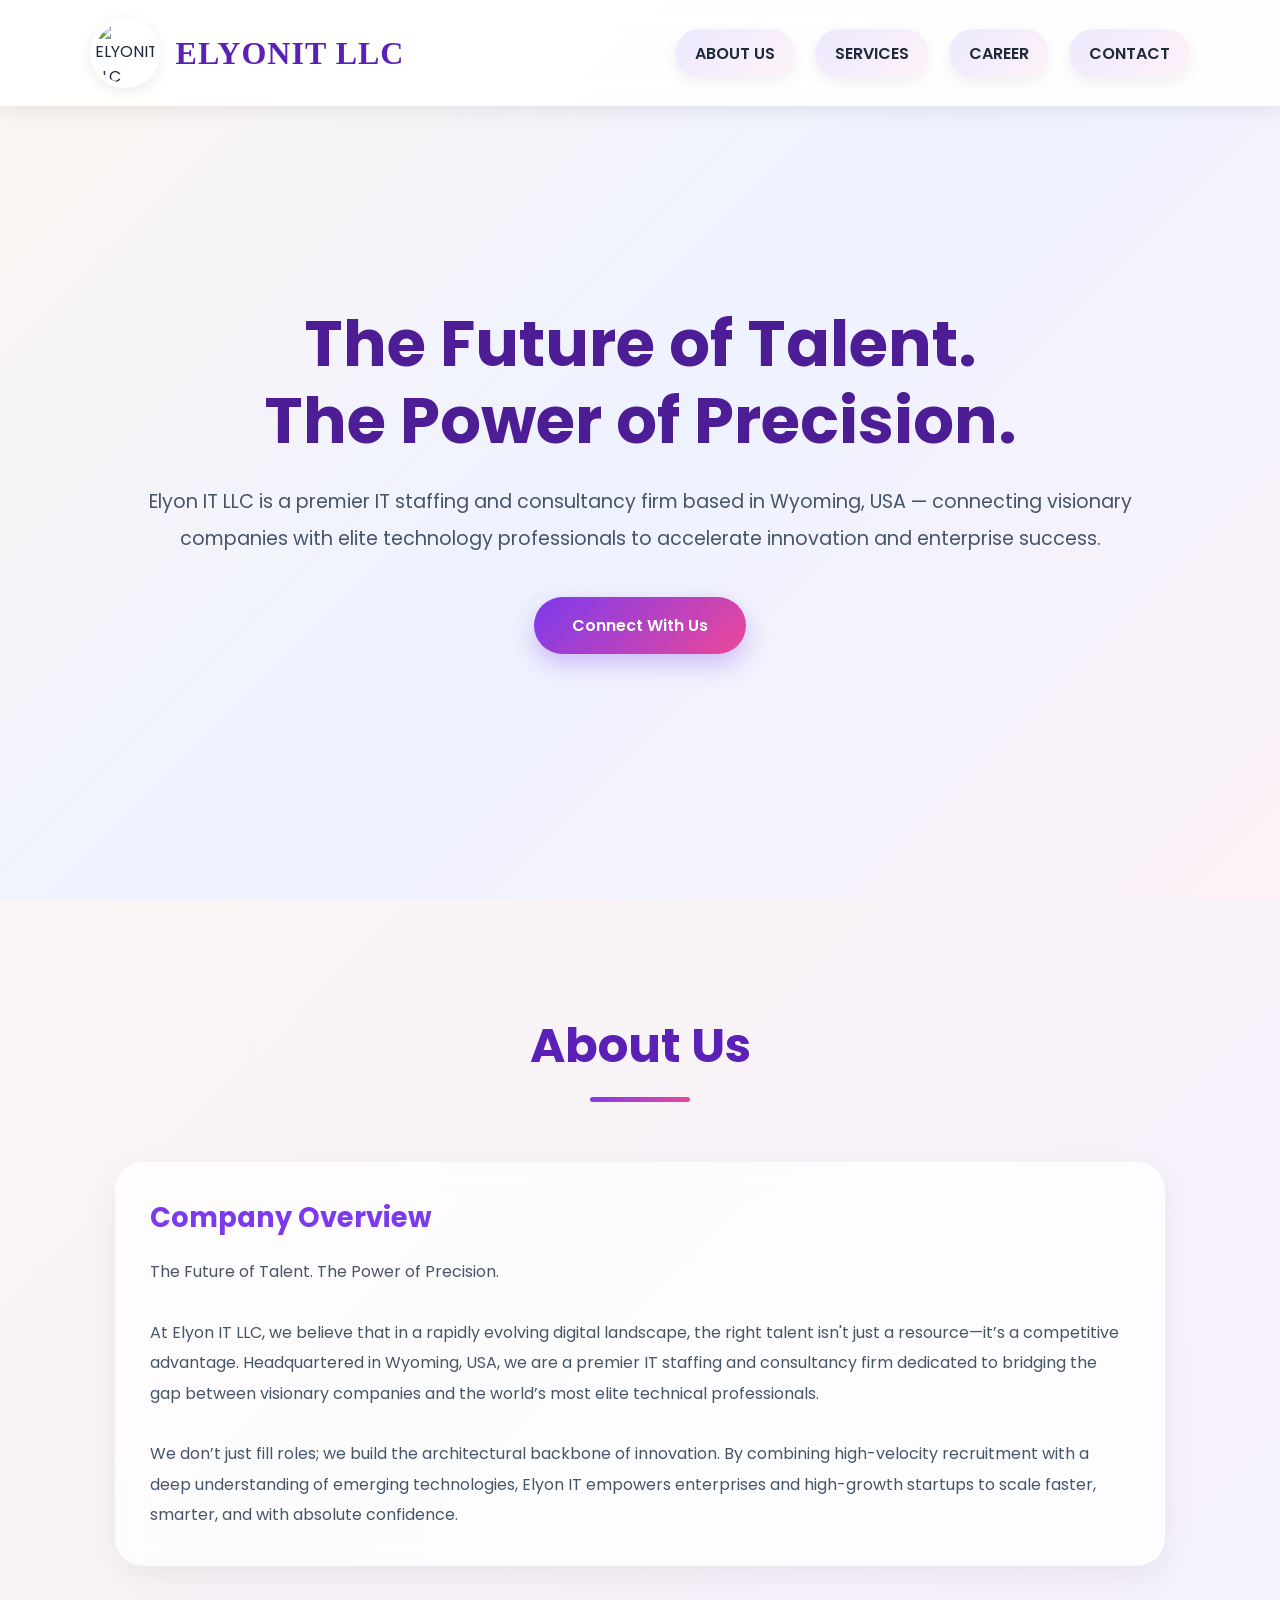
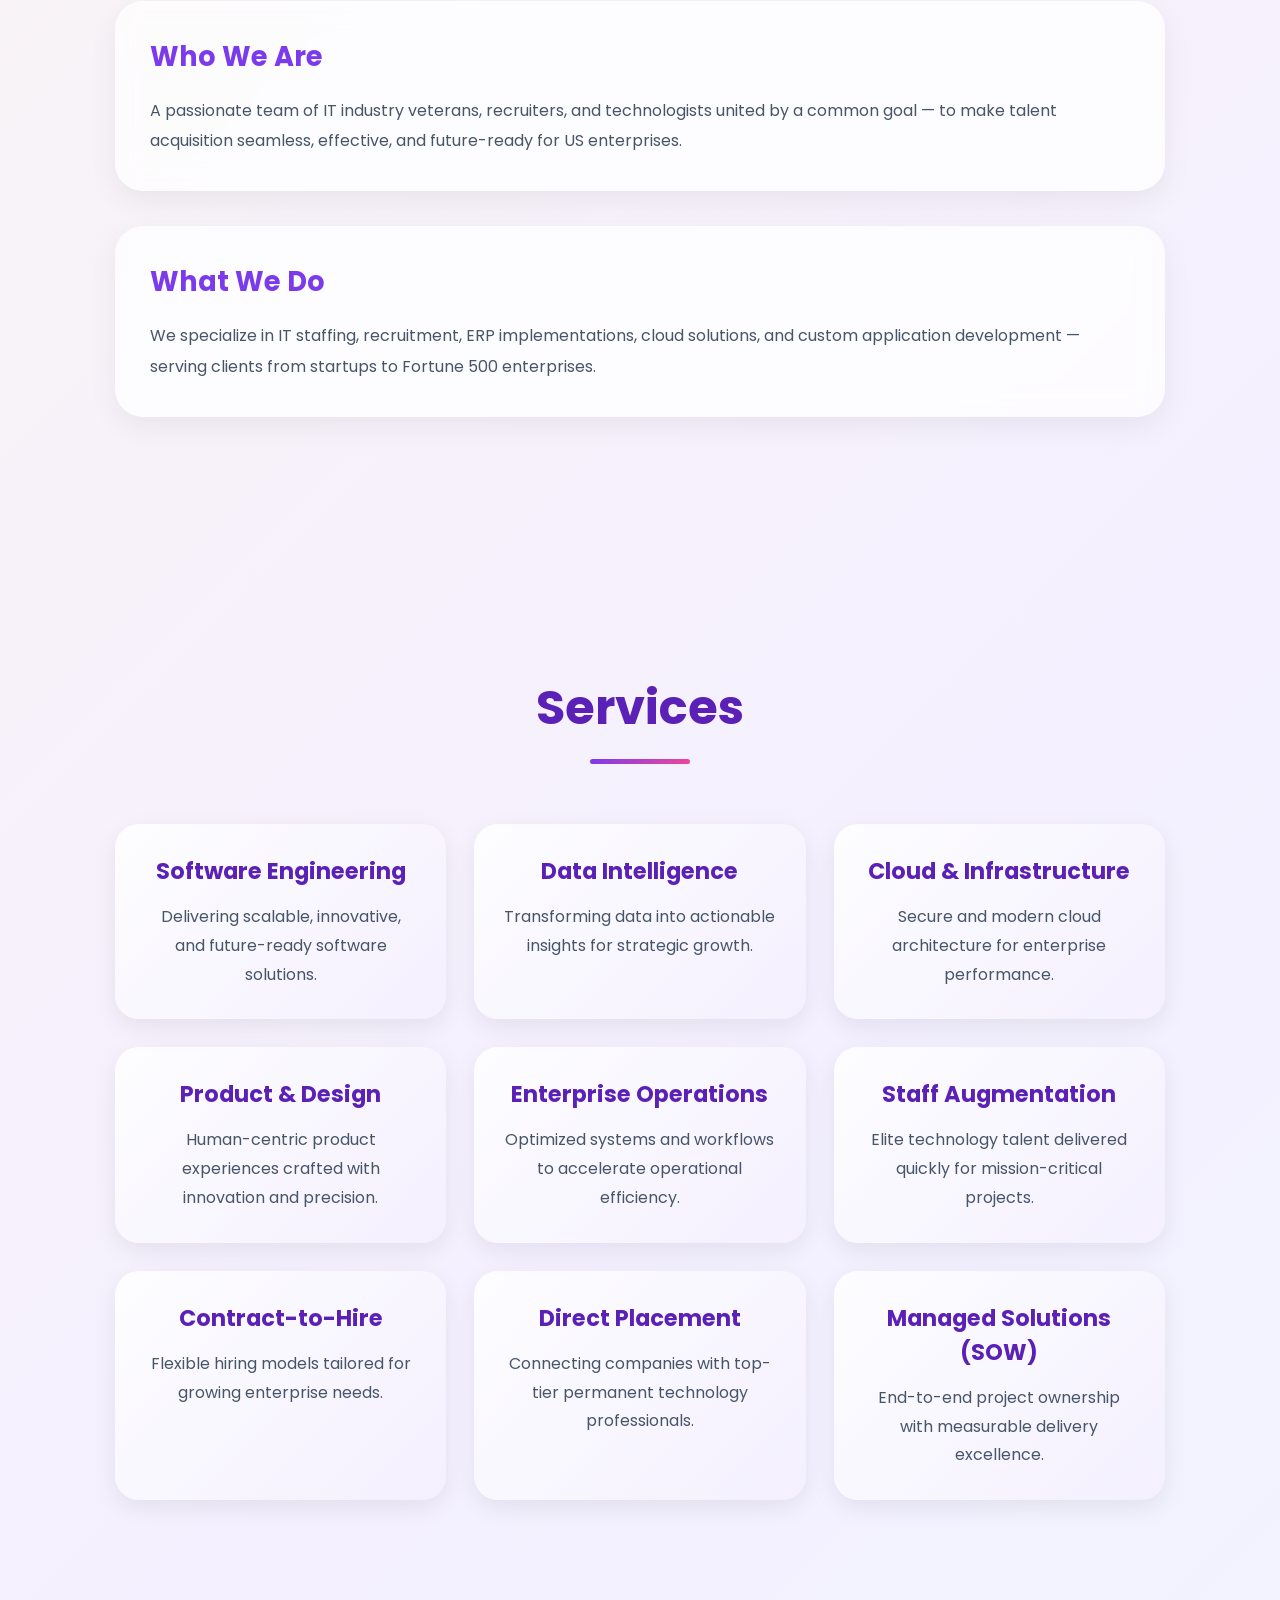
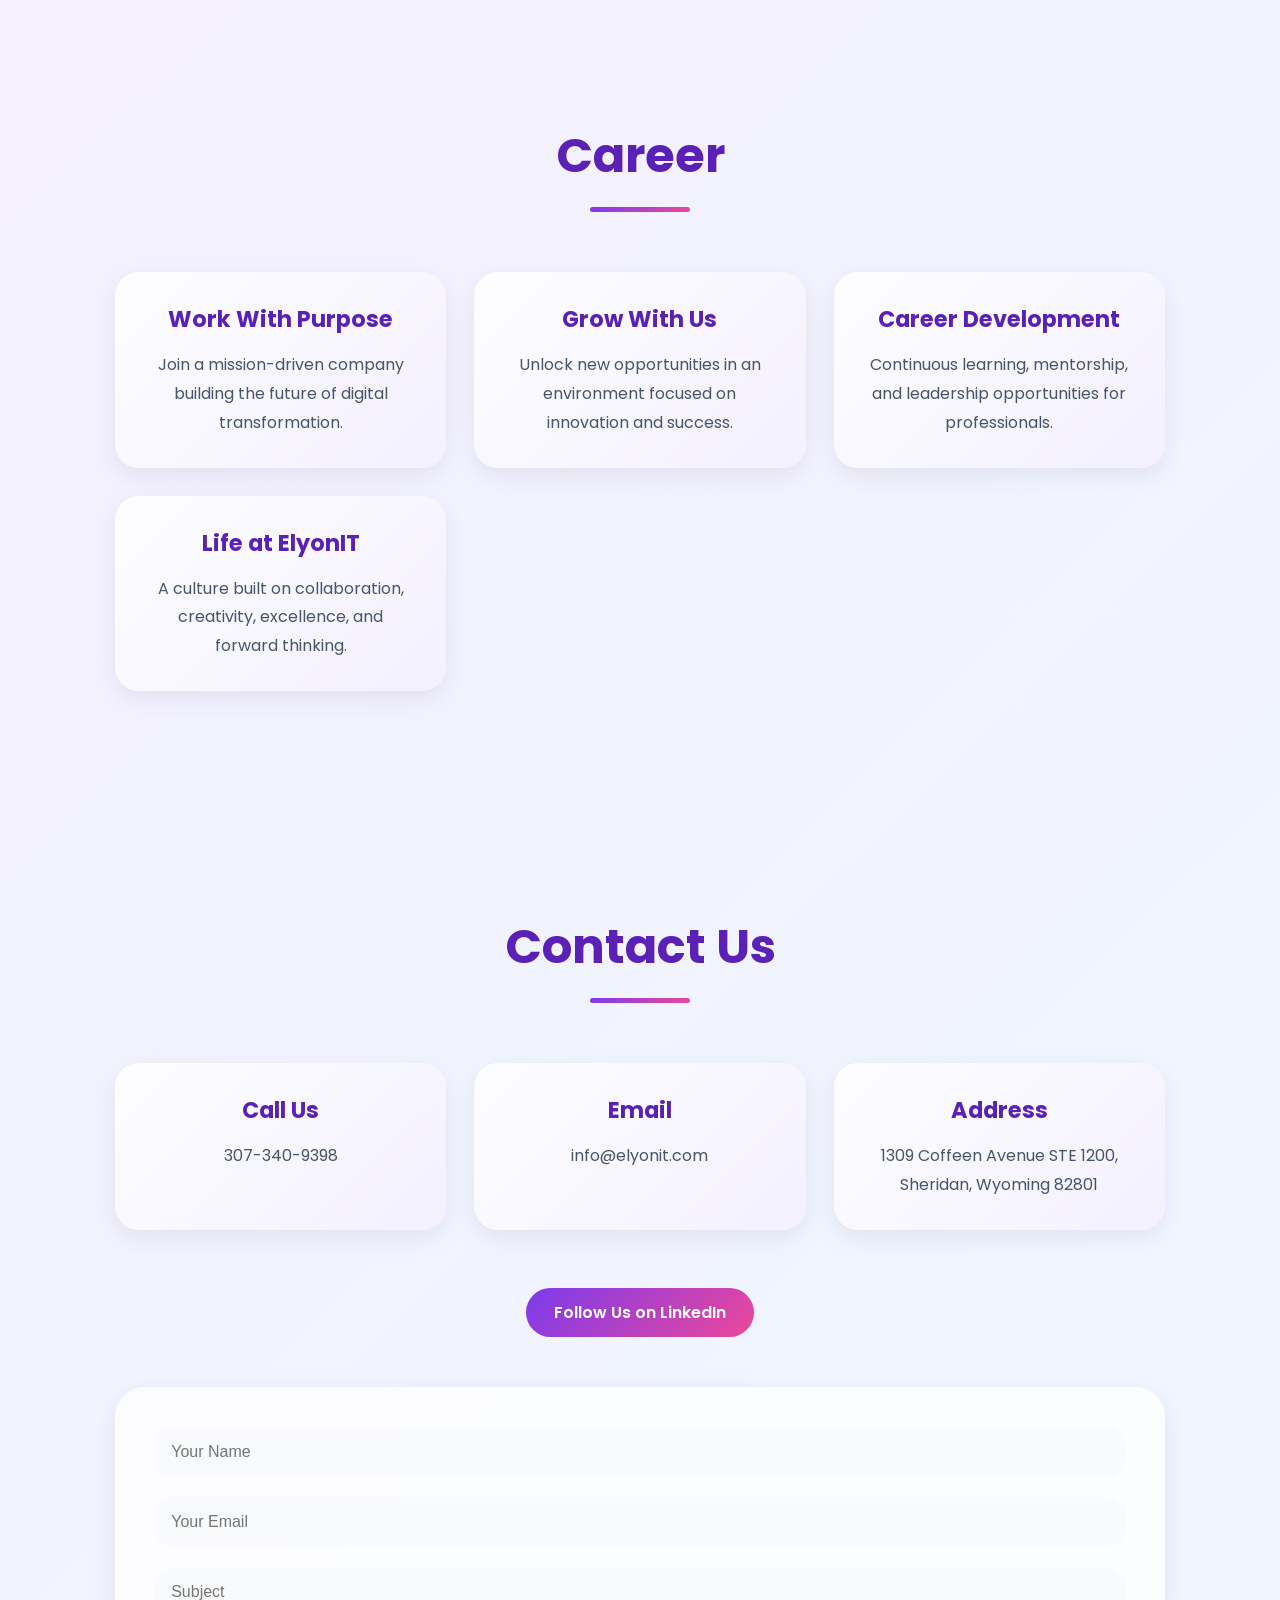
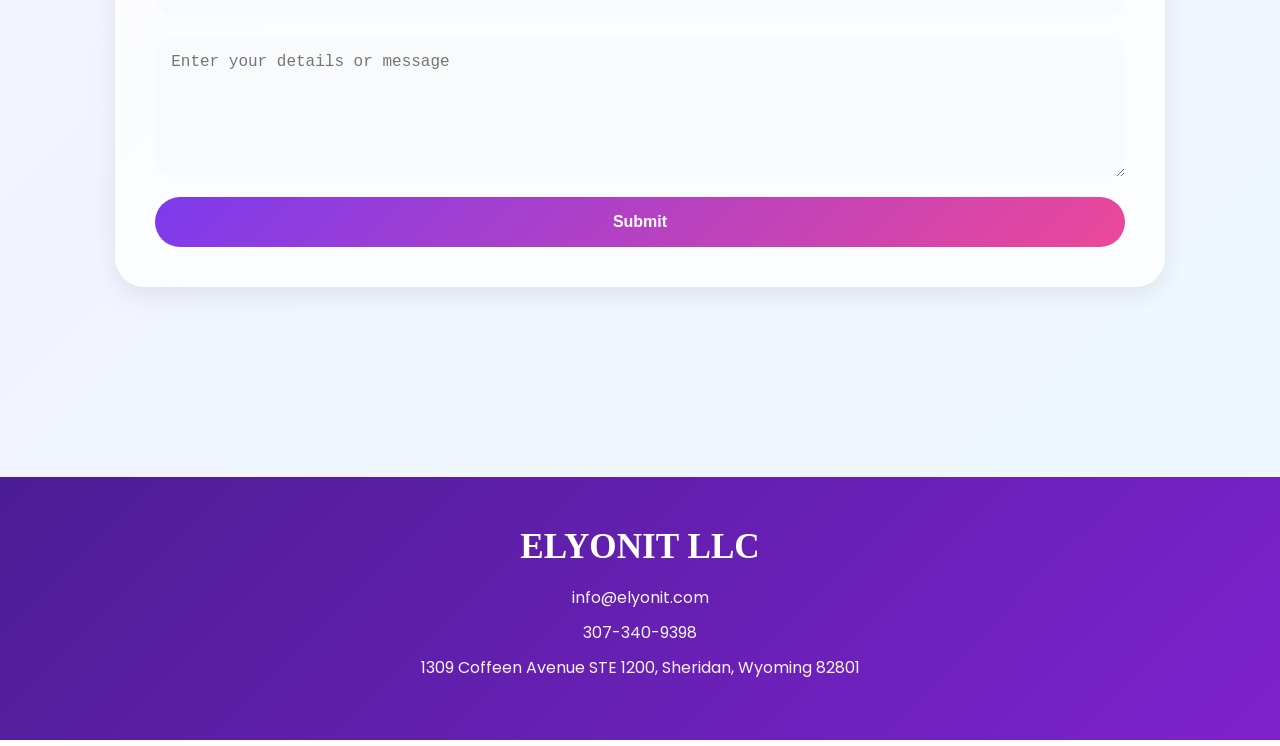
==== main.html @ 273898b9 "main" ====
<!DOCTYPE html>
<html lang="en">
<head>
  <meta charset="UTF-8" />
  <meta name="viewport" content="width=device-width, initial-scale=1.0" />
  <title>ELYONIT LLC</title>
  <link href="https://fonts.googleapis.com/css2?family=Poppins:wght@300;400;500;600;700&display=swap" rel="stylesheet">
  <style>
    * {
      margin: 0;
      padding: 0;
      box-sizing: border-box;
      scroll-behavior: smooth;
    }

    body {
      font-family: 'Poppins', sans-serif;
      background: linear-gradient(135deg, #fdf6f0, #f4f0ff, #eef8ff);
      color: #1e293b;
      overflow-x: hidden;
    }

    header {
      position: fixed;
      top: 0;
      width: 100%;
      background: rgba(255, 255, 255, 0.92);
      backdrop-filter: blur(12px);
      display: flex;
      justify-content: space-between;
      align-items: center;
      padding: 18px 7%;
      z-index: 1000;
      box-shadow: 0 4px 20px rgba(0,0,0,0.08);
    }

    .logo-container {
      display: flex;
      align-items: center;
      gap: 16px;
    }

    .logo-container img {
      width: 70px;
      height: 70px;
      object-fit: contain;
      border-radius: 50%;
      background: white;
      padding: 5px;
      box-shadow: 0 4px 15px rgba(0,0,0,0.08);
    }

    .logo-text {
      font-family: 'Bradley Hand ITC', cursive;
      font-size: 2rem;
      font-weight: bold;
      color: #5b21b6;
      letter-spacing: 1px;
    }

    nav {
      display: flex;
      gap: 20px;
      flex-wrap: wrap;
    }

    nav a {
      text-decoration: none;
      color: #1e293b;
      font-weight: 600;
      padding: 12px 20px;
      border-radius: 30px;
      transition: 0.3s ease;
      background: linear-gradient(135deg, #ede9fe, #fdf2f8);
      box-shadow: 0 5px 15px rgba(0,0,0,0.06);
    }

    nav a:hover {
      background: linear-gradient(135deg, #7c3aed, #ec4899);
      color: white;
      transform: translateY(-2px);
    }

    .hero {
      min-height: 100vh;
      display: flex;
      align-items: center;
      justify-content: center;
      text-align: center;
      padding: 160px 8% 100px;
      background: linear-gradient(135deg, #fdf6f0, #eef2ff, #fdf2f8);
    }

    .hero-content {
      max-width: 1000px;
    }

    .hero h1 {
      font-size: 4rem;
      line-height: 1.2;
      color: #4c1d95;
      margin-bottom: 25px;
    }

    .hero p {
      font-size: 1.2rem;
      line-height: 1.9;
      color: #475569;
      margin-bottom: 40px;
    }

    .hero-btn {
      display: inline-block;
      padding: 16px 38px;
      border-radius: 40px;
      text-decoration: none;
      color: white;
      font-weight: 600;
      background: linear-gradient(135deg, #7c3aed, #ec4899);
      box-shadow: 0 10px 25px rgba(124, 58, 237, 0.3);
      transition: 0.3s;
    }

    .hero-btn:hover {
      transform: scale(1.05);
    }

    section {
      padding: 110px 9%;
    }

    .section-title {
      font-size: 3rem;
      text-align: center;
      color: #5b21b6;
      margin-bottom: 60px;
      position: relative;
    }

    .section-title::after {
      content: '';
      width: 100px;
      height: 5px;
      background: linear-gradient(135deg, #7c3aed, #ec4899);
      display: block;
      margin: 15px auto;
      border-radius: 20px;
    }

    .glass-card {
      background: rgba(255,255,255,0.75);
      backdrop-filter: blur(12px);
      border-radius: 28px;
      padding: 35px;
      margin-bottom: 35px;
      box-shadow: 0 10px 30px rgba(0,0,0,0.06);
      transition: 0.3s ease;
    }

    .glass-card:hover {
      transform: translateY(-5px);
    }

    .glass-card h3 {
      color: #7c3aed;
      font-size: 1.7rem;
      margin-bottom: 18px;
    }

    .glass-card p {
      color: #475569;
      line-height: 1.9;
      font-size: 1rem;
    }

    .services-grid,
    .career-grid,
    .contact-grid {
      display: grid;
      grid-template-columns: repeat(auto-fit, minmax(260px, 1fr));
      gap: 28px;
    }

    .service-box,
    .career-box,
    .contact-box {
      background: linear-gradient(135deg, rgba(255,255,255,0.85), rgba(244,240,255,0.95));
      border-radius: 24px;
      padding: 30px;
      text-align: center;
      box-shadow: 0 8px 25px rgba(0,0,0,0.07);
      transition: 0.3s;
    }

    .service-box:hover,
    .career-box:hover,
    .contact-box:hover {
      transform: translateY(-8px);
    }

    .service-box h4,
    .career-box h4,
    .contact-box h4 {
      color: #5b21b6;
      margin-bottom: 15px;
      font-size: 1.4rem;
    }

    .service-box p,
    .career-box p,
    .contact-box p {
      color: #475569;
      line-height: 1.8;
    }

    .linkedin-btn {
      display: inline-block;
      margin-top: 18px;
      padding: 12px 28px;
      border-radius: 30px;
      background: linear-gradient(135deg, #7c3aed, #ec4899);
      color: white;
      text-decoration: none;
      font-weight: 600;
      transition: 0.3s;
    }

    .linkedin-btn:hover {
      transform: scale(1.05);
    }

    .contact-form {
      margin-top: 50px;
      background: rgba(255,255,255,0.8);
      padding: 40px;
      border-radius: 30px;
      box-shadow: 0 8px 25px rgba(0,0,0,0.08);
    }

    .contact-form form {
      display: grid;
      gap: 20px;
    }

    .contact-form input,
    .contact-form textarea {
      width: 100%;
      padding: 16px;
      border: none;
      border-radius: 18px;
      background: #f8fafc;
      font-size: 1rem;
      outline: none;
    }

    .contact-form button {
      padding: 16px;
      border: none;
      border-radius: 30px;
      background: linear-gradient(135deg, #7c3aed, #ec4899);
      color: white;
      font-size: 1rem;
      font-weight: 600;
      cursor: pointer;
      transition: 0.3s;
    }

    .contact-form button:hover {
      transform: scale(1.03);
    }

    footer {
      background: linear-gradient(135deg, #4c1d95, #7e22ce);
      color: white;
      padding: 50px 8%;
      text-align: center;
      margin-top: 80px;
    }

    .footer-logo {
      font-family: 'Bradley Hand ITC', cursive;
      font-size: 2.2rem;
      font-weight: bold;
      margin-bottom: 18px;
    }

    footer p {
      margin: 10px 0;
      opacity: 0.95;
    }

    @media(max-width: 900px) {
      header {
        flex-direction: column;
        gap: 20px;
      }

      nav {
        justify-content: center;
      }

      .hero h1 {
        font-size: 2.7rem;
      }
    }

    @media(max-width: 600px) {
      .hero h1 {
        font-size: 2.2rem;
      }

      .section-title {
        font-size: 2.2rem;
      }

      nav a {
        padding: 10px 15px;
        font-size: 0.9rem;
      }
    }
  </style>
</head>
<body>

  <header>
    <div class="logo-container">
      <!-- Replace logo.png with your actual logo image -->
      <img src="logo.png" alt="ELYONIT LLC Logo">
      <div class="logo-text">ELYONIT LLC</div>
    </div>

    <nav>
      <a href="#about">ABOUT US</a>
      <a href="#services">SERVICES</a>
      <a href="#career">CAREER</a>
      <a href="#contact">CONTACT</a>
    </nav>
  </header>

  <section class="hero">
    <div class="hero-content">
      <h1>The Future of Talent.<br>The Power of Precision.</h1>
      <p>
        Elyon IT LLC is a premier IT staffing and consultancy firm based in Wyoming, USA — connecting visionary companies with elite technology professionals to accelerate innovation and enterprise success.
      </p>
      <a href="#contact" class="hero-btn">Connect With Us</a>
    </div>
  </section>

  <section id="about">
    <h2 class="section-title">About Us</h2>

    <div class="glass-card">
      <h3>Company Overview</h3>
      <p>
        The Future of Talent. The Power of Precision.<br><br>
        At Elyon IT LLC, we believe that in a rapidly evolving digital landscape, the right talent isn't just a resource—it’s a competitive advantage. Headquartered in Wyoming, USA, we are a premier IT staffing and consultancy firm dedicated to bridging the gap between visionary companies and the world’s most elite technical professionals.
        <br><br>
        We don’t just fill roles; we build the architectural backbone of innovation. By combining high-velocity recruitment with a deep understanding of emerging technologies, Elyon IT empowers enterprises and high-growth startups to scale faster, smarter, and with absolute confidence.
      </p>
    </div>

    <div class="glass-card">
      <h3>Who We Are</h3>
      <p>
        A passionate team of IT industry veterans, recruiters, and technologists united by a common goal — to make talent acquisition seamless, effective, and future-ready for US enterprises.
      </p>
    </div>

    <div class="glass-card">
      <h3>What We Do</h3>
      <p>
        We specialize in IT staffing, recruitment, ERP implementations, cloud solutions, and custom application development — serving clients from startups to Fortune 500 enterprises.
      </p>
    </div>
  </section>

  <section id="services">
    <h2 class="section-title">Services</h2>

    <div class="services-grid">
      <div class="service-box">
        <h4>Software Engineering</h4>
        <p>Delivering scalable, innovative, and future-ready software solutions.</p>
      </div>

      <div class="service-box">
        <h4>Data Intelligence</h4>
        <p>Transforming data into actionable insights for strategic growth.</p>
      </div>

      <div class="service-box">
        <h4>Cloud & Infrastructure</h4>
        <p>Secure and modern cloud architecture for enterprise performance.</p>
      </div>

      <div class="service-box">
        <h4>Product & Design</h4>
        <p>Human-centric product experiences crafted with innovation and precision.</p>
      </div>

      <div class="service-box">
        <h4>Enterprise Operations</h4>
        <p>Optimized systems and workflows to accelerate operational efficiency.</p>
      </div>

      <div class="service-box">
        <h4>Staff Augmentation</h4>
        <p>Elite technology talent delivered quickly for mission-critical projects.</p>
      </div>

      <div class="service-box">
        <h4>Contract-to-Hire</h4>
        <p>Flexible hiring models tailored for growing enterprise needs.</p>
      </div>

      <div class="service-box">
        <h4>Direct Placement</h4>
        <p>Connecting companies with top-tier permanent technology professionals.</p>
      </div>

      <div class="service-box">
        <h4>Managed Solutions (SOW)</h4>
        <p>End-to-end project ownership with measurable delivery excellence.</p>
      </div>
    </div>
  </section>

  <section id="career">
    <h2 class="section-title">Career</h2>

    <div class="career-grid">
      <div class="career-box">
        <h4>Work With Purpose</h4>
        <p>Join a mission-driven company building the future of digital transformation.</p>
      </div>

      <div class="career-box">
        <h4>Grow With Us</h4>
        <p>Unlock new opportunities in an environment focused on innovation and success.</p>
      </div>

      <div class="career-box">
        <h4>Career Development</h4>
        <p>Continuous learning, mentorship, and leadership opportunities for professionals.</p>
      </div>

      <div class="career-box">
        <h4>Life at ElyonIT</h4>
        <p>A culture built on collaboration, creativity, excellence, and forward thinking.</p>
      </div>
    </div>
  </section>

  <section id="contact">
    <h2 class="section-title">Contact Us</h2>

    <div class="contact-grid">
      <div class="contact-box">
        <h4>Call Us</h4>
        <p>307-340-9398</p>
      </div>

      <div class="contact-box">
        <h4>Email</h4>
        <p>info@elyonit.com</p>
      </div>

      <div class="contact-box">
        <h4>Address</h4>
        <p>1309 Coffeen Avenue STE 1200,<br>Sheridan, Wyoming 82801</p>
      </div>
    </div>

    <div style="text-align:center; margin-top:40px;">
      <a class="linkedin-btn" href="https://www.linkedin.com/company/elyon-it-llc/?lipi=urn%3Ali%3Apage%3Ad_flagship3_company%3B1V7KrajITfmYPexZ091YxA%3D%3D" target="_blank">
        Follow Us on LinkedIn
      </a>
    </div>

    <div class="contact-form">
      <form>
        <input type="text" placeholder="Your Name" required>
        <input type="email" placeholder="Your Email" required>
        <input type="text" placeholder="Subject" required>
        <textarea rows="6" placeholder="Enter your details or message"></textarea>
        <button type="submit">Submit</button>
      </form>
    </div>
  </section>

  <footer>
    <div class="footer-logo">ELYONIT LLC</div>
    <p>info@elyonit.com</p>
    <p>307-340-9398</p>
    <p>1309 Coffeen Avenue STE 1200, Sheridan, Wyoming 82801</p>
  </footer>

</body>
</html>
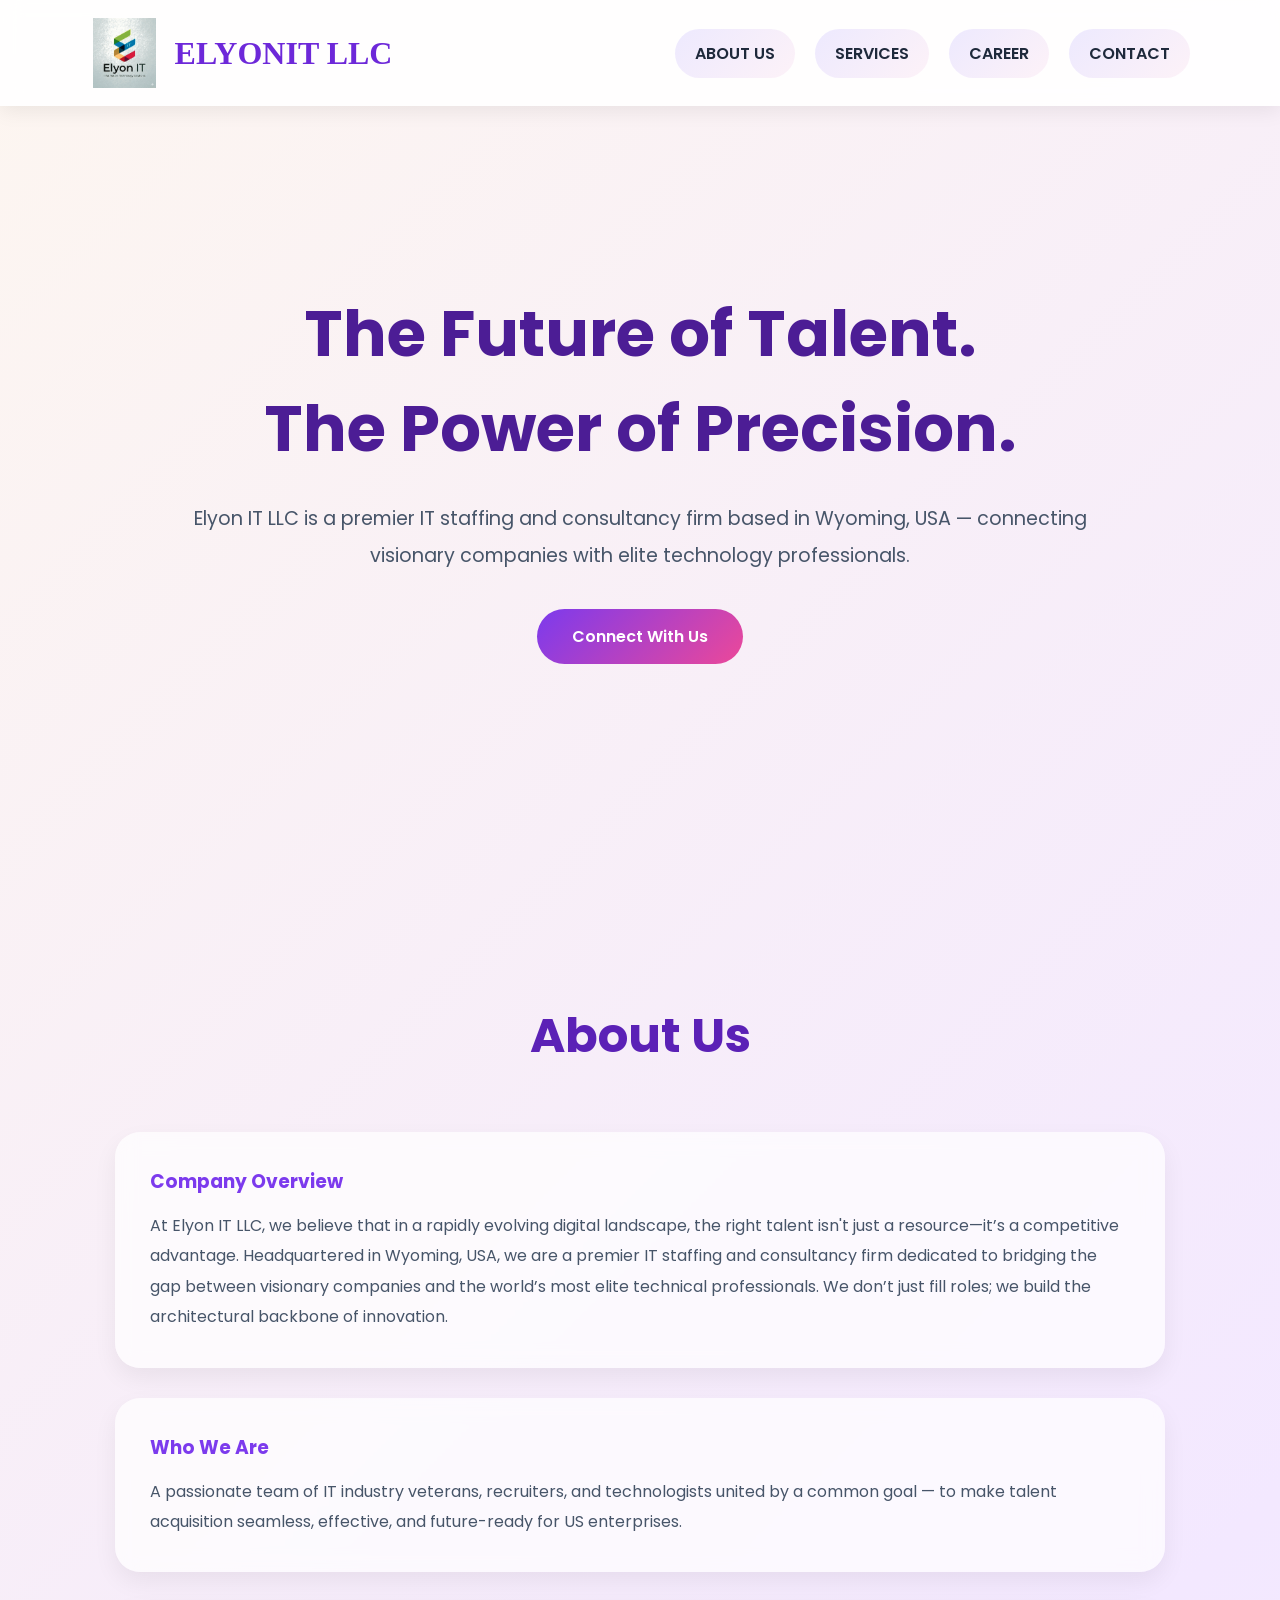
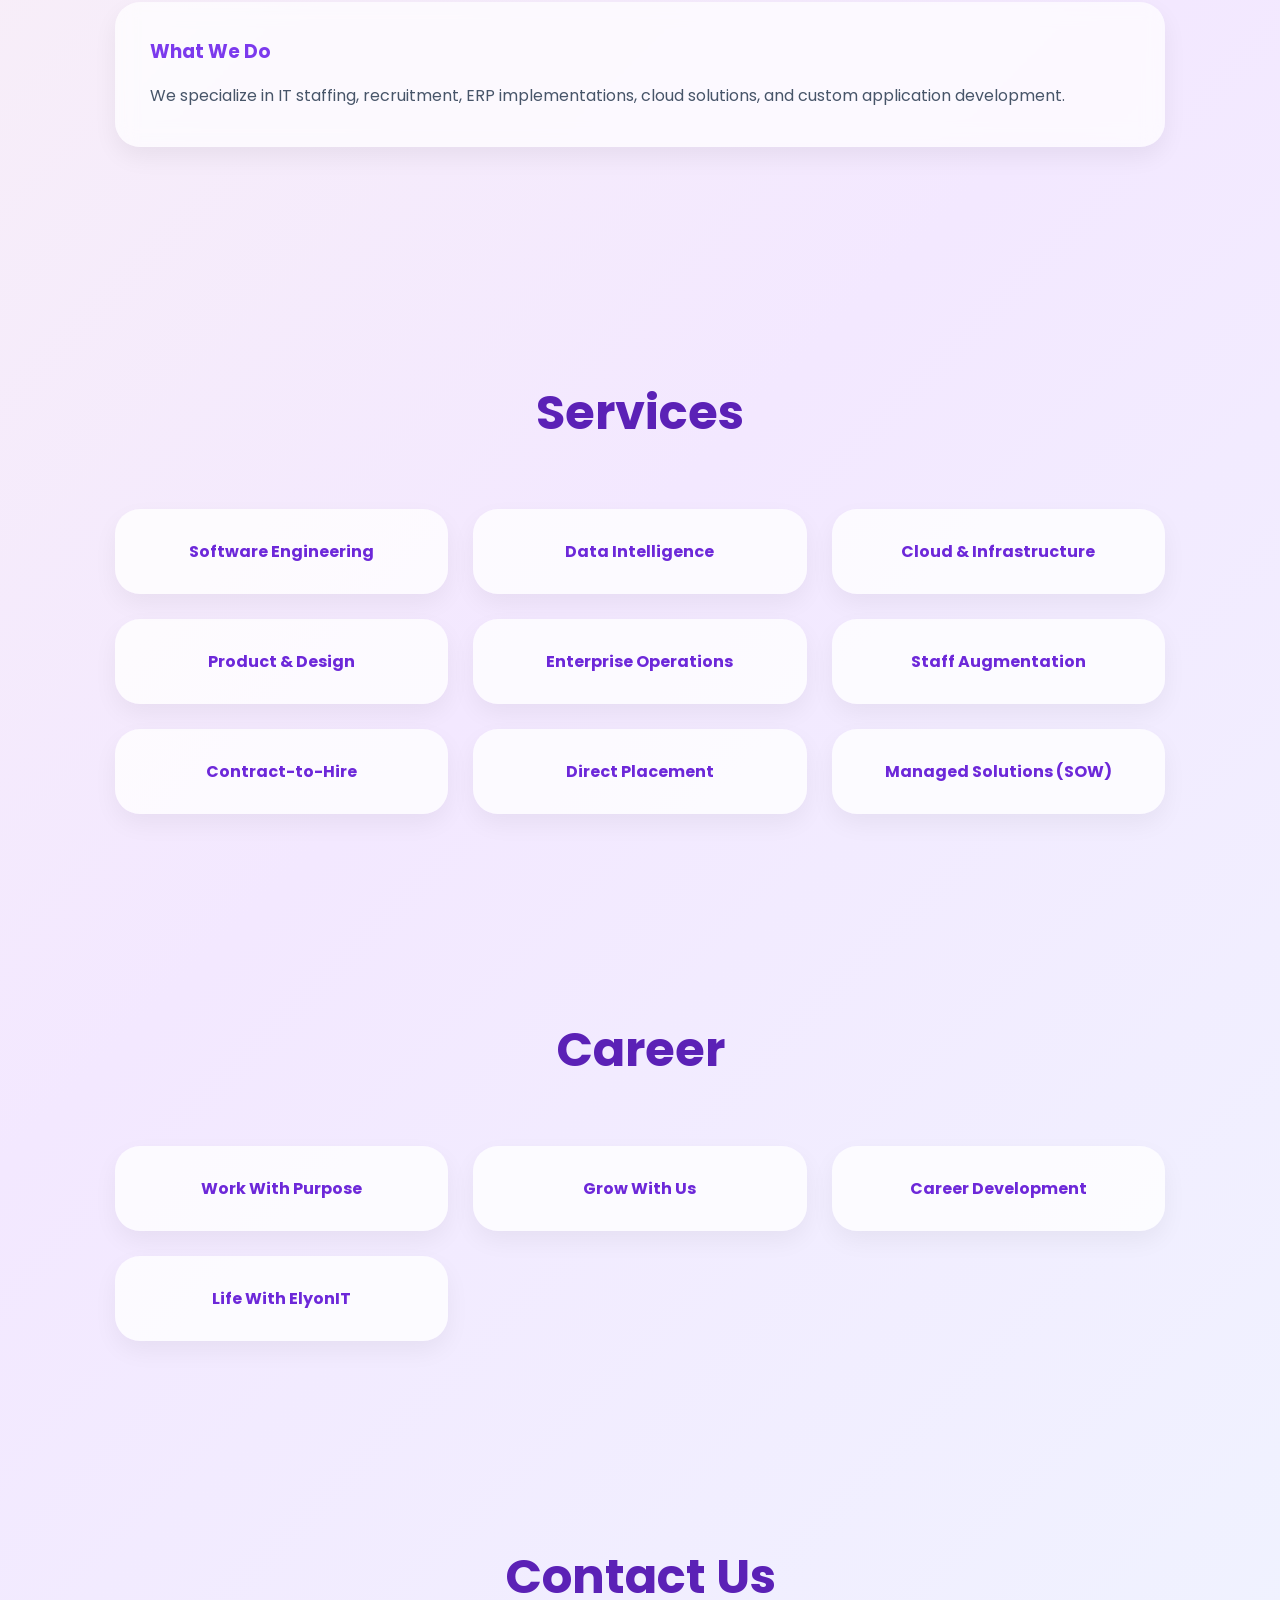
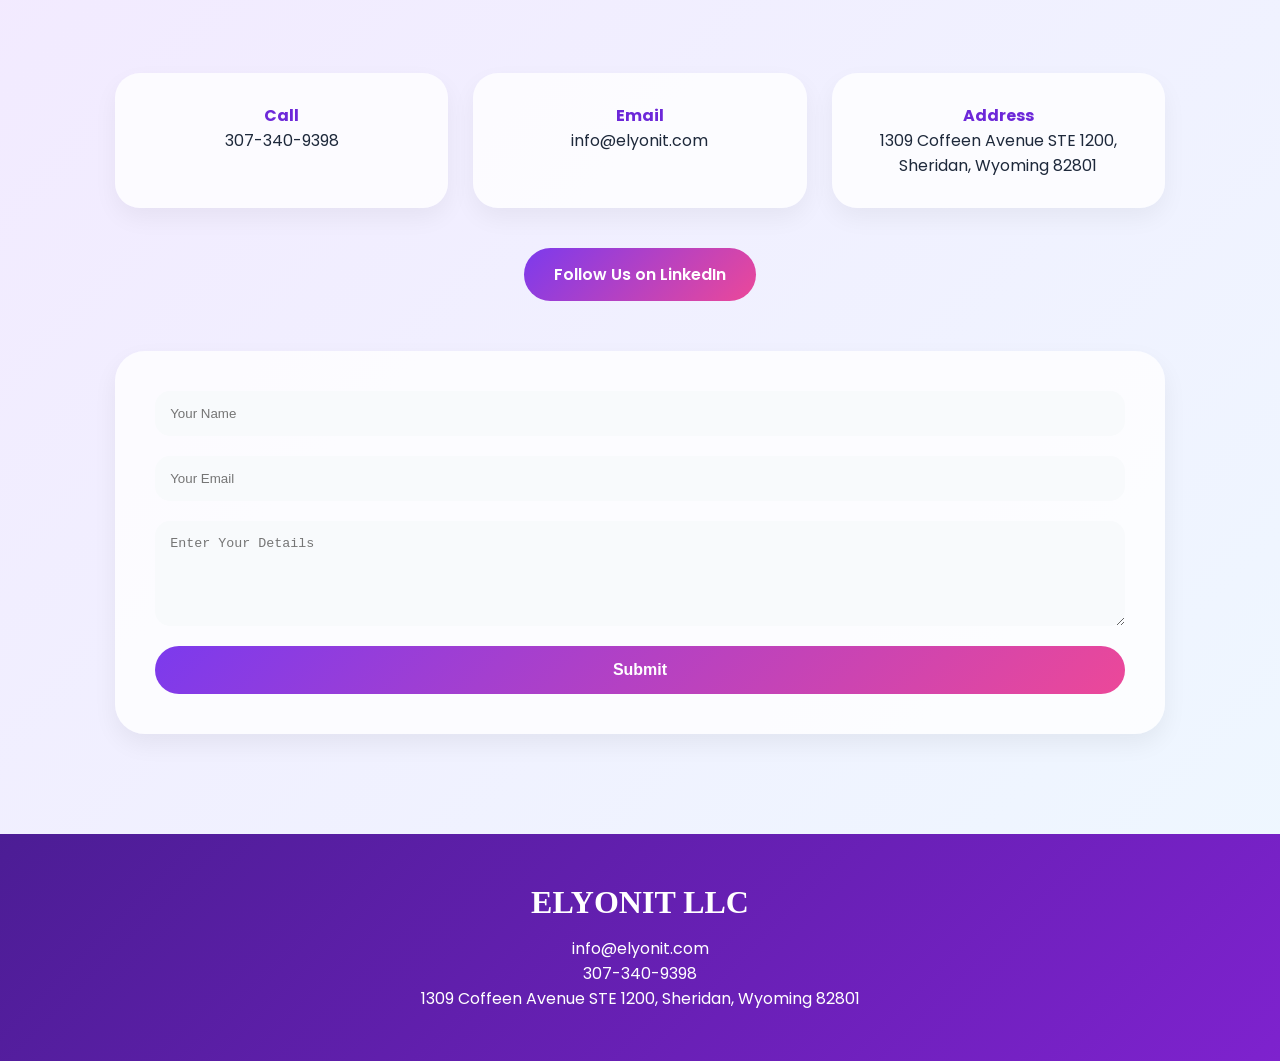
==== commit 103a9fbe: "updated" ====
--- a/main.html
+++ b/main.html
@@ -2,331 +2,26 @@
 <html lang="en">
 <head>
   <meta charset="UTF-8" />
-  <meta name="viewport" content="width=device-width, initial-scale=1.0" />
+  <meta name="viewport" content="width=device-width, initial-scale=1.0"/>
   <title>ELYONIT LLC</title>
+
+  <link rel="stylesheet" href="style.css">
+
   <link href="https://fonts.googleapis.com/css2?family=Poppins:wght@300;400;500;600;700&display=swap" rel="stylesheet">
-  <style>
-    * {
-      margin: 0;
-      padding: 0;
-      box-sizing: border-box;
-      scroll-behavior: smooth;
-    }
-
-    body {
-      font-family: 'Poppins', sans-serif;
-      background: linear-gradient(135deg, #fdf6f0, #f4f0ff, #eef8ff);
-      color: #1e293b;
-      overflow-x: hidden;
-    }
-
-    header {
-      position: fixed;
-      top: 0;
-      width: 100%;
-      background: rgba(255, 255, 255, 0.92);
-      backdrop-filter: blur(12px);
-      display: flex;
-      justify-content: space-between;
-      align-items: center;
-      padding: 18px 7%;
-      z-index: 1000;
-      box-shadow: 0 4px 20px rgba(0,0,0,0.08);
-    }
-
-    .logo-container {
-      display: flex;
-      align-items: center;
-      gap: 16px;
-    }
-
-    .logo-container img {
-      width: 70px;
-      height: 70px;
-      object-fit: contain;
-      border-radius: 50%;
-      background: white;
-      padding: 5px;
-      box-shadow: 0 4px 15px rgba(0,0,0,0.08);
-    }
-
-    .logo-text {
-      font-family: 'Bradley Hand ITC', cursive;
-      font-size: 2rem;
-      font-weight: bold;
-      color: #5b21b6;
-      letter-spacing: 1px;
-    }
-
-    nav {
-      display: flex;
-      gap: 20px;
-      flex-wrap: wrap;
-    }
-
-    nav a {
-      text-decoration: none;
-      color: #1e293b;
-      font-weight: 600;
-      padding: 12px 20px;
-      border-radius: 30px;
-      transition: 0.3s ease;
-      background: linear-gradient(135deg, #ede9fe, #fdf2f8);
-      box-shadow: 0 5px 15px rgba(0,0,0,0.06);
-    }
-
-    nav a:hover {
-      background: linear-gradient(135deg, #7c3aed, #ec4899);
-      color: white;
-      transform: translateY(-2px);
-    }
-
-    .hero {
-      min-height: 100vh;
-      display: flex;
-      align-items: center;
-      justify-content: center;
-      text-align: center;
-      padding: 160px 8% 100px;
-      background: linear-gradient(135deg, #fdf6f0, #eef2ff, #fdf2f8);
-    }
-
-    .hero-content {
-      max-width: 1000px;
-    }
-
-    .hero h1 {
-      font-size: 4rem;
-      line-height: 1.2;
-      color: #4c1d95;
-      margin-bottom: 25px;
-    }
-
-    .hero p {
-      font-size: 1.2rem;
-      line-height: 1.9;
-      color: #475569;
-      margin-bottom: 40px;
-    }
-
-    .hero-btn {
-      display: inline-block;
-      padding: 16px 38px;
-      border-radius: 40px;
-      text-decoration: none;
-      color: white;
-      font-weight: 600;
-      background: linear-gradient(135deg, #7c3aed, #ec4899);
-      box-shadow: 0 10px 25px rgba(124, 58, 237, 0.3);
-      transition: 0.3s;
-    }
-
-    .hero-btn:hover {
-      transform: scale(1.05);
-    }
-
-    section {
-      padding: 110px 9%;
-    }
-
-    .section-title {
-      font-size: 3rem;
-      text-align: center;
-      color: #5b21b6;
-      margin-bottom: 60px;
-      position: relative;
-    }
-
-    .section-title::after {
-      content: '';
-      width: 100px;
-      height: 5px;
-      background: linear-gradient(135deg, #7c3aed, #ec4899);
-      display: block;
-      margin: 15px auto;
-      border-radius: 20px;
-    }
-
-    .glass-card {
-      background: rgba(255,255,255,0.75);
-      backdrop-filter: blur(12px);
-      border-radius: 28px;
-      padding: 35px;
-      margin-bottom: 35px;
-      box-shadow: 0 10px 30px rgba(0,0,0,0.06);
-      transition: 0.3s ease;
-    }
-
-    .glass-card:hover {
-      transform: translateY(-5px);
-    }
-
-    .glass-card h3 {
-      color: #7c3aed;
-      font-size: 1.7rem;
-      margin-bottom: 18px;
-    }
-
-    .glass-card p {
-      color: #475569;
-      line-height: 1.9;
-      font-size: 1rem;
-    }
-
-    .services-grid,
-    .career-grid,
-    .contact-grid {
-      display: grid;
-      grid-template-columns: repeat(auto-fit, minmax(260px, 1fr));
-      gap: 28px;
-    }
-
-    .service-box,
-    .career-box,
-    .contact-box {
-      background: linear-gradient(135deg, rgba(255,255,255,0.85), rgba(244,240,255,0.95));
-      border-radius: 24px;
-      padding: 30px;
-      text-align: center;
-      box-shadow: 0 8px 25px rgba(0,0,0,0.07);
-      transition: 0.3s;
-    }
-
-    .service-box:hover,
-    .career-box:hover,
-    .contact-box:hover {
-      transform: translateY(-8px);
-    }
-
-    .service-box h4,
-    .career-box h4,
-    .contact-box h4 {
-      color: #5b21b6;
-      margin-bottom: 15px;
-      font-size: 1.4rem;
-    }
-
-    .service-box p,
-    .career-box p,
-    .contact-box p {
-      color: #475569;
-      line-height: 1.8;
-    }
-
-    .linkedin-btn {
-      display: inline-block;
-      margin-top: 18px;
-      padding: 12px 28px;
-      border-radius: 30px;
-      background: linear-gradient(135deg, #7c3aed, #ec4899);
-      color: white;
-      text-decoration: none;
-      font-weight: 600;
-      transition: 0.3s;
-    }
-
-    .linkedin-btn:hover {
-      transform: scale(1.05);
-    }
-
-    .contact-form {
-      margin-top: 50px;
-      background: rgba(255,255,255,0.8);
-      padding: 40px;
-      border-radius: 30px;
-      box-shadow: 0 8px 25px rgba(0,0,0,0.08);
-    }
-
-    .contact-form form {
-      display: grid;
-      gap: 20px;
-    }
-
-    .contact-form input,
-    .contact-form textarea {
-      width: 100%;
-      padding: 16px;
-      border: none;
-      border-radius: 18px;
-      background: #f8fafc;
-      font-size: 1rem;
-      outline: none;
-    }
-
-    .contact-form button {
-      padding: 16px;
-      border: none;
-      border-radius: 30px;
-      background: linear-gradient(135deg, #7c3aed, #ec4899);
-      color: white;
-      font-size: 1rem;
-      font-weight: 600;
-      cursor: pointer;
-      transition: 0.3s;
-    }
-
-    .contact-form button:hover {
-      transform: scale(1.03);
-    }
-
-    footer {
-      background: linear-gradient(135deg, #4c1d95, #7e22ce);
-      color: white;
-      padding: 50px 8%;
-      text-align: center;
-      margin-top: 80px;
-    }
-
-    .footer-logo {
-      font-family: 'Bradley Hand ITC', cursive;
-      font-size: 2.2rem;
-      font-weight: bold;
-      margin-bottom: 18px;
-    }
-
-    footer p {
-      margin: 10px 0;
-      opacity: 0.95;
-    }
-
-    @media(max-width: 900px) {
-      header {
-        flex-direction: column;
-        gap: 20px;
-      }
-
-      nav {
-        justify-content: center;
-      }
-
-      .hero h1 {
-        font-size: 2.7rem;
-      }
-    }
-
-    @media(max-width: 600px) {
-      .hero h1 {
-        font-size: 2.2rem;
-      }
-
-      .section-title {
-        font-size: 2.2rem;
-      }
-
-      nav a {
-        padding: 10px 15px;
-        font-size: 0.9rem;
-      }
-    }
-  </style>
 </head>
+
 <body>
 
+  <!-- HEADER -->
   <header>
+
     <div class="logo-container">
-      <!-- Replace logo.png with your actual logo image -->
-      <img src="logo.png" alt="ELYONIT LLC Logo">
-      <div class="logo-text">ELYONIT LLC</div>
+      <!-- Replace logo.png with your logo -->
+      <img src="relangi.jpeg" alt="ELYONIT Logo">
+
+      <div class="logo-text">
+        ELYONIT LLC
+      </div>
     </div>
 
     <nav>
@@ -335,129 +30,155 @@
       <a href="#career">CAREER</a>
       <a href="#contact">CONTACT</a>
     </nav>
+
   </header>
 
+  <!-- HERO SECTION -->
   <section class="hero">
+
     <div class="hero-content">
-      <h1>The Future of Talent.<br>The Power of Precision.</h1>
-      <p>
-        Elyon IT LLC is a premier IT staffing and consultancy firm based in Wyoming, USA — connecting visionary companies with elite technology professionals to accelerate innovation and enterprise success.
-      </p>
-      <a href="#contact" class="hero-btn">Connect With Us</a>
-    </div>
-  </section>
-
+
+      <h1>
+        The Future of Talent.<br>
+        The Power of Precision.
+      </h1>
+
+      <p>
+        Elyon IT LLC is a premier IT staffing and consultancy firm based in Wyoming, USA — connecting visionary companies with elite technology professionals.
+      </p>
+
+      <a href="#contact" class="hero-btn">
+        Connect With Us
+      </a>
+
+    </div>
+
+  </section>
+
+  <!-- ABOUT -->
   <section id="about">
+
     <h2 class="section-title">About Us</h2>
 
     <div class="glass-card">
+
       <h3>Company Overview</h3>
-      <p>
-        The Future of Talent. The Power of Precision.<br><br>
-        At Elyon IT LLC, we believe that in a rapidly evolving digital landscape, the right talent isn't just a resource—it’s a competitive advantage. Headquartered in Wyoming, USA, we are a premier IT staffing and consultancy firm dedicated to bridging the gap between visionary companies and the world’s most elite technical professionals.
-        <br><br>
-        We don’t just fill roles; we build the architectural backbone of innovation. By combining high-velocity recruitment with a deep understanding of emerging technologies, Elyon IT empowers enterprises and high-growth startups to scale faster, smarter, and with absolute confidence.
-      </p>
+
+      <p>
+        At Elyon IT LLC, we believe that in a rapidly evolving digital landscape, the right talent isn't just a resource—it’s a competitive advantage.
+
+        Headquartered in Wyoming, USA, we are a premier IT staffing and consultancy firm dedicated to bridging the gap between visionary companies and the world’s most elite technical professionals.
+
+        We don’t just fill roles; we build the architectural backbone of innovation.
+      </p>
+
     </div>
 
     <div class="glass-card">
+
       <h3>Who We Are</h3>
+
       <p>
         A passionate team of IT industry veterans, recruiters, and technologists united by a common goal — to make talent acquisition seamless, effective, and future-ready for US enterprises.
       </p>
+
     </div>
 
     <div class="glass-card">
+
       <h3>What We Do</h3>
-      <p>
-        We specialize in IT staffing, recruitment, ERP implementations, cloud solutions, and custom application development — serving clients from startups to Fortune 500 enterprises.
-      </p>
-    </div>
-  </section>
-
+
+      <p>
+        We specialize in IT staffing, recruitment, ERP implementations, cloud solutions, and custom application development.
+      </p>
+
+    </div>
+
+  </section>
+
+  <!-- SERVICES -->
   <section id="services">
+
     <h2 class="section-title">Services</h2>
 
     <div class="services-grid">
+
       <div class="service-box">
         <h4>Software Engineering</h4>
-        <p>Delivering scalable, innovative, and future-ready software solutions.</p>
       </div>
 
       <div class="service-box">
         <h4>Data Intelligence</h4>
-        <p>Transforming data into actionable insights for strategic growth.</p>
       </div>
 
       <div class="service-box">
         <h4>Cloud & Infrastructure</h4>
-        <p>Secure and modern cloud architecture for enterprise performance.</p>
       </div>
 
       <div class="service-box">
         <h4>Product & Design</h4>
-        <p>Human-centric product experiences crafted with innovation and precision.</p>
       </div>
 
       <div class="service-box">
         <h4>Enterprise Operations</h4>
-        <p>Optimized systems and workflows to accelerate operational efficiency.</p>
       </div>
 
       <div class="service-box">
         <h4>Staff Augmentation</h4>
-        <p>Elite technology talent delivered quickly for mission-critical projects.</p>
       </div>
 
       <div class="service-box">
         <h4>Contract-to-Hire</h4>
-        <p>Flexible hiring models tailored for growing enterprise needs.</p>
       </div>
 
       <div class="service-box">
         <h4>Direct Placement</h4>
-        <p>Connecting companies with top-tier permanent technology professionals.</p>
       </div>
 
       <div class="service-box">
         <h4>Managed Solutions (SOW)</h4>
-        <p>End-to-end project ownership with measurable delivery excellence.</p>
-      </div>
-    </div>
-  </section>
-
+      </div>
+
+    </div>
+
+  </section>
+
+  <!-- CAREER -->
   <section id="career">
+
     <h2 class="section-title">Career</h2>
 
     <div class="career-grid">
+
       <div class="career-box">
         <h4>Work With Purpose</h4>
-        <p>Join a mission-driven company building the future of digital transformation.</p>
       </div>
 
       <div class="career-box">
         <h4>Grow With Us</h4>
-        <p>Unlock new opportunities in an environment focused on innovation and success.</p>
       </div>
 
       <div class="career-box">
         <h4>Career Development</h4>
-        <p>Continuous learning, mentorship, and leadership opportunities for professionals.</p>
-      </div>
-
-      <div class="career-box">
-        <h4>Life at ElyonIT</h4>
-        <p>A culture built on collaboration, creativity, excellence, and forward thinking.</p>
-      </div>
-    </div>
-  </section>
-
+      </div>
+
+      <div class="career-box">
+        <h4>Life With ElyonIT</h4>
+      </div>
+
+    </div>
+
+  </section>
+
+  <!-- CONTACT -->
   <section id="contact">
+
     <h2 class="section-title">Contact Us</h2>
 
     <div class="contact-grid">
+
       <div class="contact-box">
-        <h4>Call Us</h4>
+        <h4>Call</h4>
         <p>307-340-9398</p>
       </div>
 
@@ -468,33 +189,60 @@
 
       <div class="contact-box">
         <h4>Address</h4>
-        <p>1309 Coffeen Avenue STE 1200,<br>Sheridan, Wyoming 82801</p>
-      </div>
-    </div>
-
-    <div style="text-align:center; margin-top:40px;">
-      <a class="linkedin-btn" href="https://www.linkedin.com/company/elyon-it-llc/?lipi=urn%3Ali%3Apage%3Ad_flagship3_company%3B1V7KrajITfmYPexZ091YxA%3D%3D" target="_blank">
+        <p>
+          1309 Coffeen Avenue STE 1200,<br>
+          Sheridan, Wyoming 82801
+        </p>
+      </div>
+
+    </div>
+
+    <div class="linkedin-section">
+
+      <a href="https://www.linkedin.com/company/elyon-it-llc/?lipi=urn%3Ali%3Apage%3Ad_flagship3_company%3B1V7KrajITfmYPexZ091YxA%3D%3D"
+         target="_blank"
+         class="linkedin-btn">
         Follow Us on LinkedIn
       </a>
-    </div>
-
+
+    </div>
+
+    <!-- FORM -->
     <div class="contact-form">
+
       <form>
-        <input type="text" placeholder="Your Name" required>
-        <input type="email" placeholder="Your Email" required>
-        <input type="text" placeholder="Subject" required>
-        <textarea rows="6" placeholder="Enter your details or message"></textarea>
+
+        <input type="text" placeholder="Your Name">
+
+        <input type="email" placeholder="Your Email">
+
+        <textarea rows="5" placeholder="Enter Your Details"></textarea>
+
         <button type="submit">Submit</button>
+
       </form>
-    </div>
-  </section>
-
+
+    </div>
+
+  </section>
+
+  <!-- FOOTER -->
   <footer>
-    <div class="footer-logo">ELYONIT LLC</div>
+
+    <div class="footer-logo">
+      ELYONIT LLC
+    </div>
+
     <p>info@elyonit.com</p>
+
     <p>307-340-9398</p>
-    <p>1309 Coffeen Avenue STE 1200, Sheridan, Wyoming 82801</p>
+
+    <p>
+      1309 Coffeen Avenue STE 1200,
+      Sheridan, Wyoming 82801
+    </p>
+
   </footer>
 
 </body>
-</html>
+</html>
--- a/style.css
+++ b/style.css
@@ -0,0 +1,367 @@
+*{
+  margin:0;
+  padding:0;
+  box-sizing:border-box;
+  scroll-behavior:smooth;
+}
+
+body{
+  font-family:'Poppins',sans-serif;
+  background:linear-gradient(
+    135deg,
+    #fdf6f0,
+    #f3e8ff,
+    #eef8ff
+  );
+  color:#1e293b;
+}
+
+/* HEADER */
+
+header{
+  position:fixed;
+  top:0;
+  width:100%;
+  background:rgba(255,255,255,0.9);
+  backdrop-filter:blur(10px);
+
+  display:flex;
+  justify-content:space-between;
+  align-items:center;
+
+  padding:18px 7%;
+
+  z-index:1000;
+
+  box-shadow:0 4px 20px rgba(0,0,0,0.08);
+}
+
+.logo-container{
+  display:flex;
+  align-items:center;
+  gap:15px;
+}
+
+.logo-container img{
+  width:70px;
+  height:70px;
+  object-fit:contain;
+}
+
+.logo-text{
+  font-family:'Bradley Hand ITC',cursive;
+  font-size:2rem;
+  font-weight:bold;
+  color:#6d28d9;
+}
+
+/* NAVIGATION */
+
+nav{
+  display:flex;
+  gap:20px;
+}
+
+nav a{
+  text-decoration:none;
+  color:#1e293b;
+
+  font-weight:600;
+
+  padding:12px 20px;
+
+  border-radius:30px;
+
+  background:linear-gradient(
+    135deg,
+    #ede9fe,
+    #fdf2f8
+  );
+
+  transition:0.3s;
+}
+
+nav a:hover{
+  background:linear-gradient(
+    135deg,
+    #7c3aed,
+    #ec4899
+  );
+
+  color:white;
+}
+
+/* HERO */
+
+.hero{
+  min-height:100vh;
+
+  display:flex;
+  justify-content:center;
+  align-items:center;
+
+  text-align:center;
+
+  padding:150px 8% 100px;
+}
+
+.hero-content{
+  max-width:900px;
+}
+
+.hero h1{
+  font-size:4rem;
+  color:#4c1d95;
+  margin-bottom:25px;
+}
+
+.hero p{
+  font-size:1.2rem;
+  line-height:1.9;
+  color:#475569;
+  margin-bottom:35px;
+}
+
+.hero-btn{
+  display:inline-block;
+
+  padding:15px 35px;
+
+  border-radius:40px;
+
+  text-decoration:none;
+  color:white;
+
+  font-weight:600;
+
+  background:linear-gradient(
+    135deg,
+    #7c3aed,
+    #ec4899
+  );
+}
+
+/* SECTIONS */
+
+section{
+  padding:100px 9%;
+}
+
+.section-title{
+  text-align:center;
+
+  font-size:3rem;
+
+  color:#5b21b6;
+
+  margin-bottom:60px;
+}
+
+/* GLASS CARD */
+
+.glass-card{
+  background:rgba(255,255,255,0.7);
+
+  backdrop-filter:blur(10px);
+
+  border-radius:25px;
+
+  padding:35px;
+
+  margin-bottom:30px;
+
+  box-shadow:0 10px 25px rgba(0,0,0,0.06);
+}
+
+.glass-card h3{
+  color:#7c3aed;
+  margin-bottom:15px;
+}
+
+.glass-card p{
+  line-height:1.9;
+  color:#475569;
+}
+
+/* GRID */
+
+.services-grid,
+.career-grid,
+.contact-grid{
+  display:grid;
+
+  grid-template-columns:
+  repeat(auto-fit,minmax(250px,1fr));
+
+  gap:25px;
+}
+
+/* BOXES */
+
+.service-box,
+.career-box,
+.contact-box{
+  background:rgba(255,255,255,0.8);
+
+  border-radius:25px;
+
+  padding:30px;
+
+  text-align:center;
+
+  box-shadow:0 10px 25px rgba(0,0,0,0.05);
+
+  transition:0.3s;
+}
+
+.service-box:hover,
+.career-box:hover,
+.contact-box:hover{
+  transform:translateY(-5px);
+}
+
+.service-box h4,
+.career-box h4,
+.contact-box h4{
+  color:#6d28d9;
+}
+
+/* LINKEDIN */
+
+.linkedin-section{
+  text-align:center;
+  margin-top:40px;
+}
+
+.linkedin-btn{
+  display:inline-block;
+
+  padding:14px 30px;
+
+  border-radius:30px;
+
+  text-decoration:none;
+
+  color:white;
+
+  font-weight:600;
+
+  background:linear-gradient(
+    135deg,
+    #7c3aed,
+    #ec4899
+  );
+}
+
+/* FORM */
+
+.contact-form{
+  margin-top:50px;
+
+  background:rgba(255,255,255,0.8);
+
+  padding:40px;
+
+  border-radius:30px;
+
+  box-shadow:0 10px 25px rgba(0,0,0,0.06);
+}
+
+.contact-form form{
+  display:grid;
+  gap:20px;
+}
+
+.contact-form input,
+.contact-form textarea{
+  width:100%;
+
+  padding:15px;
+
+  border:none;
+
+  border-radius:15px;
+
+  background:#f8fafc;
+
+  outline:none;
+}
+
+.contact-form button{
+  border:none;
+
+  padding:15px;
+
+  border-radius:30px;
+
+  background:linear-gradient(
+    135deg,
+    #7c3aed,
+    #ec4899
+  );
+
+  color:white;
+
+  font-size:1rem;
+
+  font-weight:600;
+
+  cursor:pointer;
+}
+
+/* FOOTER */
+
+footer{
+  background:linear-gradient(
+    135deg,
+    #4c1d95,
+    #7e22ce
+  );
+
+  color:white;
+
+  text-align:center;
+
+  padding:50px 8%;
+}
+
+.footer-logo{
+  font-family:'Bradley Hand ITC',cursive;
+
+  font-size:2rem;
+
+  font-weight:bold;
+
+  margin-bottom:15px;
+}
+
+/* RESPONSIVE */
+
+@media(max-width:900px){
+
+  header{
+    flex-direction:column;
+    gap:20px;
+  }
+
+  nav{
+    flex-wrap:wrap;
+    justify-content:center;
+  }
+
+  .hero h1{
+    font-size:2.8rem;
+  }
+}
+
+@media(max-width:600px){
+
+  .hero h1{
+    font-size:2.2rem;
+  }
+
+  .section-title{
+    font-size:2rem;
+  }
+
+}
